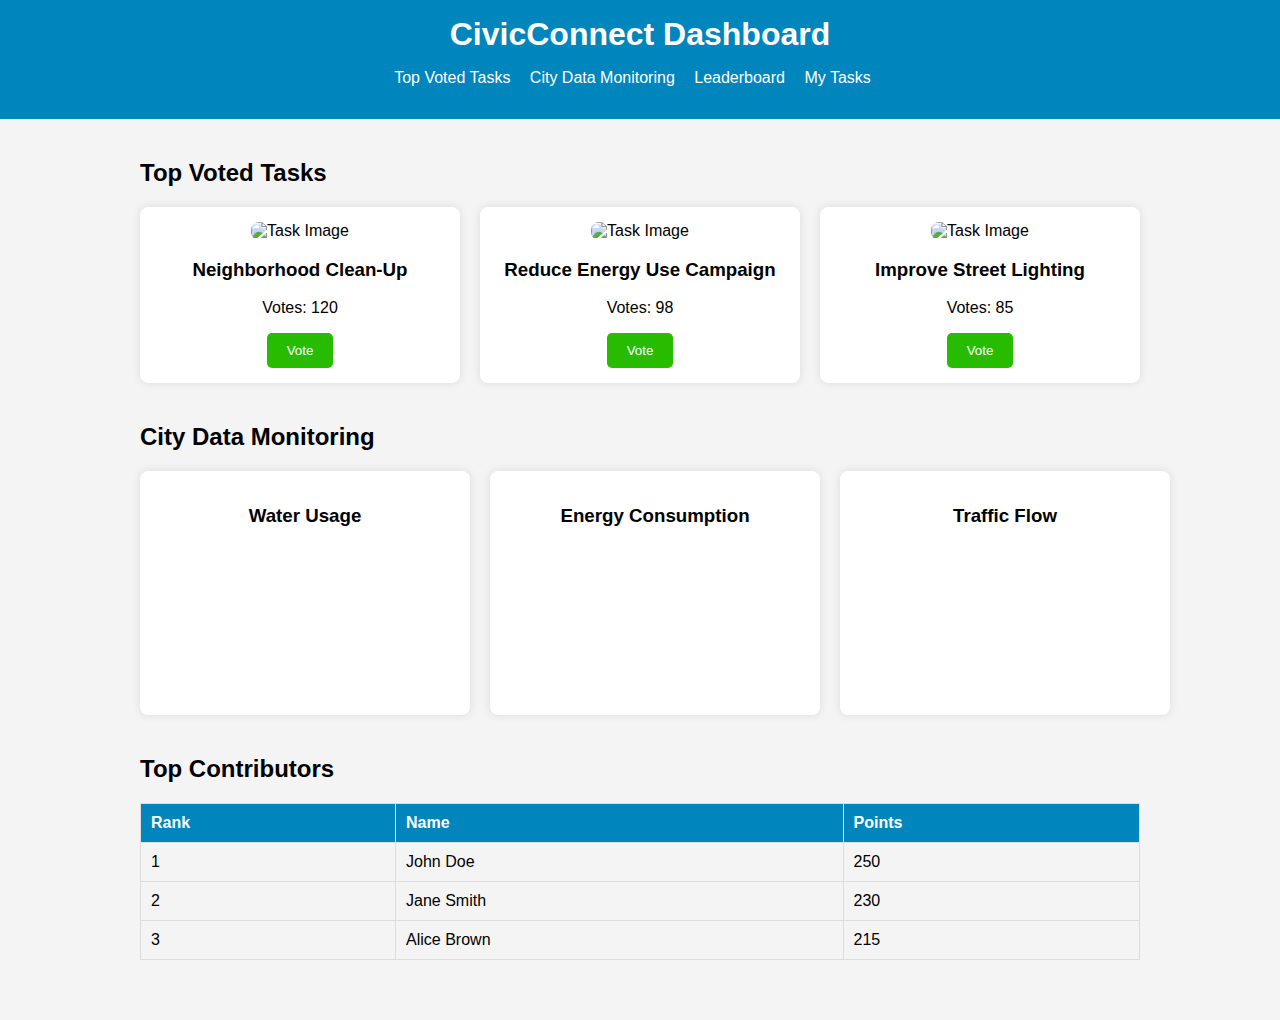
==== page4-5/index.html @ 1e915c36 "adding page 4 and 5" ====
<!DOCTYPE html>
<html lang="en">
<head>
    <meta charset="UTF-8">
    <meta name="viewport" content="width=device-width, initial-scale=1.0">
    <title>CivicConnect - Smart City Dashboard</title>
    <link rel="stylesheet" href="css/styles.css">
</head>
<body>
    <header>
        <h1>CivicConnect Dashboard</h1>
        <nav>
            <ul>
                <li><a href="#tasks">Top Voted Tasks</a></li>
                <li><a href="#city-data">City Data Monitoring</a></li>
                <li><a href="#leaderboard">Leaderboard</a></li>
                <li><a href="my-tasks.html">My Tasks</a></li>
            </ul>
        </nav>
    </header>

    <main>
        <!-- Top Voted Tasks Section -->
        <section id="tasks">
            <h2>Top Voted Tasks</h2>
            <div id="task-list" class="grid-container">
                <!-- Task cards with mock images and vote buttons -->
            </div>
        </section>

        <!-- City Data Monitoring Section -->
        <section id="city-data">
            <h2>City Data Monitoring</h2>
            <div id="data-charts" class="grid-container">
                <div class="chart-card">
                    <h3>Water Usage</h3>
                    <canvas id="waterChart"></canvas>
                </div>
                <div class="chart-card">
                    <h3>Energy Consumption</h3>
                    <canvas id="energyChart"></canvas>
                </div>
                <div class="chart-card">
                    <h3>Traffic Flow</h3>
                    <canvas id="trafficChart"></canvas>
                </div>
            </div>
        </section>


 <!--Mockup Map Data Section -->
    <!-- <section id="map-data">
        <h2>City Map Monitoring</h2>
        <div class="map-container">
            <img src="images/mock-map.png" alt="City Map" class="mock-map">
        </div>
    </section> -->


        <!-- Leaderboard Section -->
        <section id="leaderboard">
            <h2>Top Contributors</h2>
            <table>
                <thead>
                    <tr>
                        <th>Rank</th>
                        <th>Name</th>
                        <th>Points</th>
                    </tr>
                </thead>
                <tbody id="leaderboard-body">
                    <!-- Leaderboard entries will be dynamically generated here -->
                </tbody>
            </table>
        </section>

        <!-- Popup Modal for Voting Feedback -->
        <div id="popupModal" class="modal">
            <div class="modal-content">
                <span class="close-btn">&times;</span>
                <h3>Thank you for voting!</h3>
                <p>Your vote has been counted towards this task.</p>
            </div>
        </div>
    </main>

    <script src="js/app.js"></script>
</body>
</html>
---- page4-5/css/styles.css ----
body {
    font-family: Arial, sans-serif;
    margin: 0;
    padding: 0;
    background-color: #f4f4f4;
}

header {
    background-color: #0086BC;
    color: white;
    padding: 1em 0;
    text-align: center;
}

header h1 {
    margin: 0;
}

nav ul {
    list-style: none;
    padding: 0;
}

nav ul li {
    display: inline;
    margin-right: 15px;
}

nav ul li a {
    color: white;
    text-decoration: none;
}

main {
    padding: 20px;
    margin: 0 auto;
    max-width: 1000px;
}

section {
    margin-bottom: 40px;
}

.grid-container {
    display: grid;
    grid-template-columns: repeat(3, 1fr);
    gap: 20px;
}

.task-card, .chart-card {
    background-color: white;
    padding: 15px;
    border-radius: 8px;
    box-shadow: 0 0 10px rgba(0, 0, 0, 0.1);
    text-align: center;
}

.task-card img {
    width: 100%;
    height: 150px;
    object-fit: cover;
    border-radius: 8px;
}

button.vote-btn {
    background-color: #28BC00;
    color: white;
    border: none;
    padding: 10px 20px;
    border-radius: 5px;
    cursor: pointer;
}

button.vote-btn:hover {
    background-color: #28BC00;
}

.modal {
    display: none;
    position: fixed;
    top: 50%;
    left: 50%;
    transform: translate(-50%, -50%);
    width: 300px;
    background-color: white;
    box-shadow: 0 0 10px rgba(0, 0, 0, 0.3);
    border-radius: 8px;
    padding: 20px;
    z-index: 1000;
}

.modal-content {
    text-align: center;
}

.close-btn {
    float: right;
    cursor: pointer;
}

table {
    width: 100%;
    border-collapse: collapse;
}

table, th, td {
    border: 1px solid #ddd;
}

th, td {
    padding: 10px;
    text-align: left;
}

thead {
    background-color: #0086BC;
    color: white;
}

/* Map Container Styling */
.map-container {
    text-align: center;
    margin-bottom: 40px;
}

.mock-map {
    width: 100%;
    height: 300px;
    object-fit: cover;
    border-radius: 8px;
    box-shadow: 0 0 10px rgba(0, 0, 0, 0.1);
}

/* Centering and styling the task list */
.task-list {
    list-style-type: none; /* Removes the bullets */
    margin: 0 auto;
    padding: 0;
    max-width: 600px;
    text-align: left;
}

.task-list li {
    background-color: white;
    margin-bottom: 10px;
    padding: 15px;
    border-radius: 8px;
    box-shadow: 0 0 10px rgba(0, 0, 0, 0.1);
    font-size: 18px;
}

.task-list li h3 {
    margin: 0 0 5px 0;
    font-size: 20px;
}

.task-list li p {
    margin: 0;
    color: #555;
}
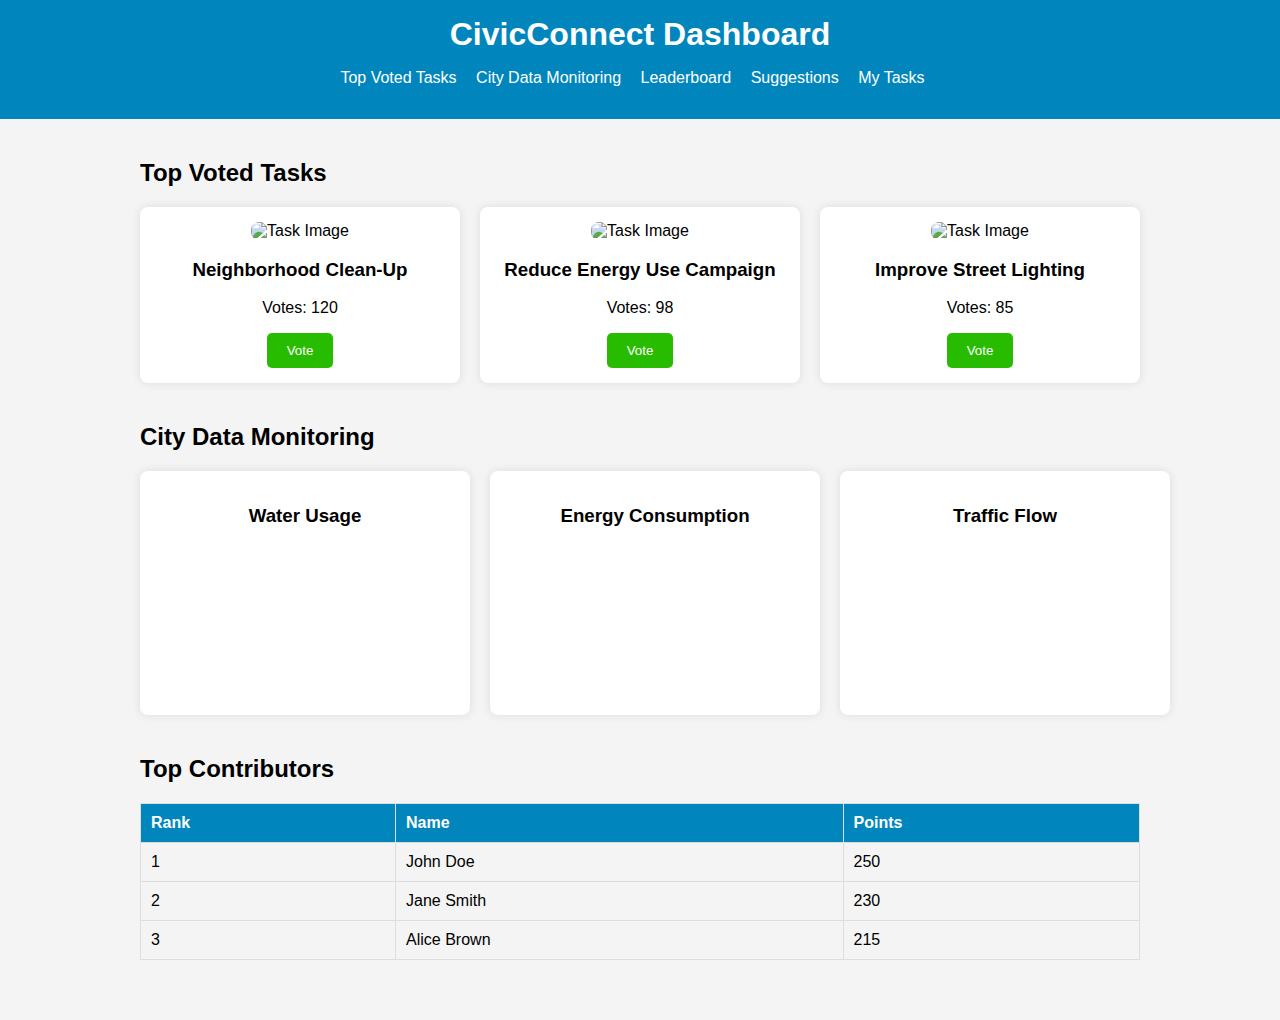
==== commit 4eafa96b: "added task functionality + added suggestions heading placeholder" ====
--- a/page4-5/index.html
+++ b/page4-5/index.html
@@ -14,6 +14,7 @@
                 <li><a href="#tasks">Top Voted Tasks</a></li>
                 <li><a href="#city-data">City Data Monitoring</a></li>
                 <li><a href="#leaderboard">Leaderboard</a></li>
+                <li><a href="suggestions.html">Suggestions</a></li>
                 <li><a href="my-tasks.html">My Tasks</a></li>
             </ul>
         </nav>
--- a/page4-5/css/styles.css
+++ b/page4-5/css/styles.css
@@ -131,9 +131,9 @@
     box-shadow: 0 0 10px rgba(0, 0, 0, 0.1);
 }
 
-/* Centering and styling the task list */
+/* Task List */
 .task-list {
-    list-style-type: none; /* Removes the bullets */
+    list-style-type: none;
     margin: 0 auto;
     padding: 0;
     max-width: 600px;
@@ -147,6 +147,12 @@
     border-radius: 8px;
     box-shadow: 0 0 10px rgba(0, 0, 0, 0.1);
     font-size: 18px;
+    cursor: pointer;
+    transition: background-color 0.3s ease;
+}
+
+.task-list li:hover {
+    background-color: #f0f8ff; /* Slight highlight on hover */
 }
 
 .task-list li h3 {
@@ -157,4 +163,30 @@
 .task-list li p {
     margin: 0;
     color: #555;
+}
+
+/* Task Details */
+.task-details {
+    display: none; /* Hidden by default */
+    margin-top: 15px;
+    background-color: #f4f4f4;
+    padding: 10px;
+    border-radius: 8px;
+    box-shadow: 0 0 8px rgba(0, 0, 0, 0.1);
+}
+
+.task-details p {
+    margin: 10px 0;
+}
+
+.task-details p:first-of-type {
+    margin-bottom: 20px; /* Adds space between the description and video */
+}
+
+/* YouTube iframe styling */
+.task-details iframe {
+    width: 100%;
+    height: 315px;
+    border-radius: 8px;
+    margin-bottom: 10px;
 }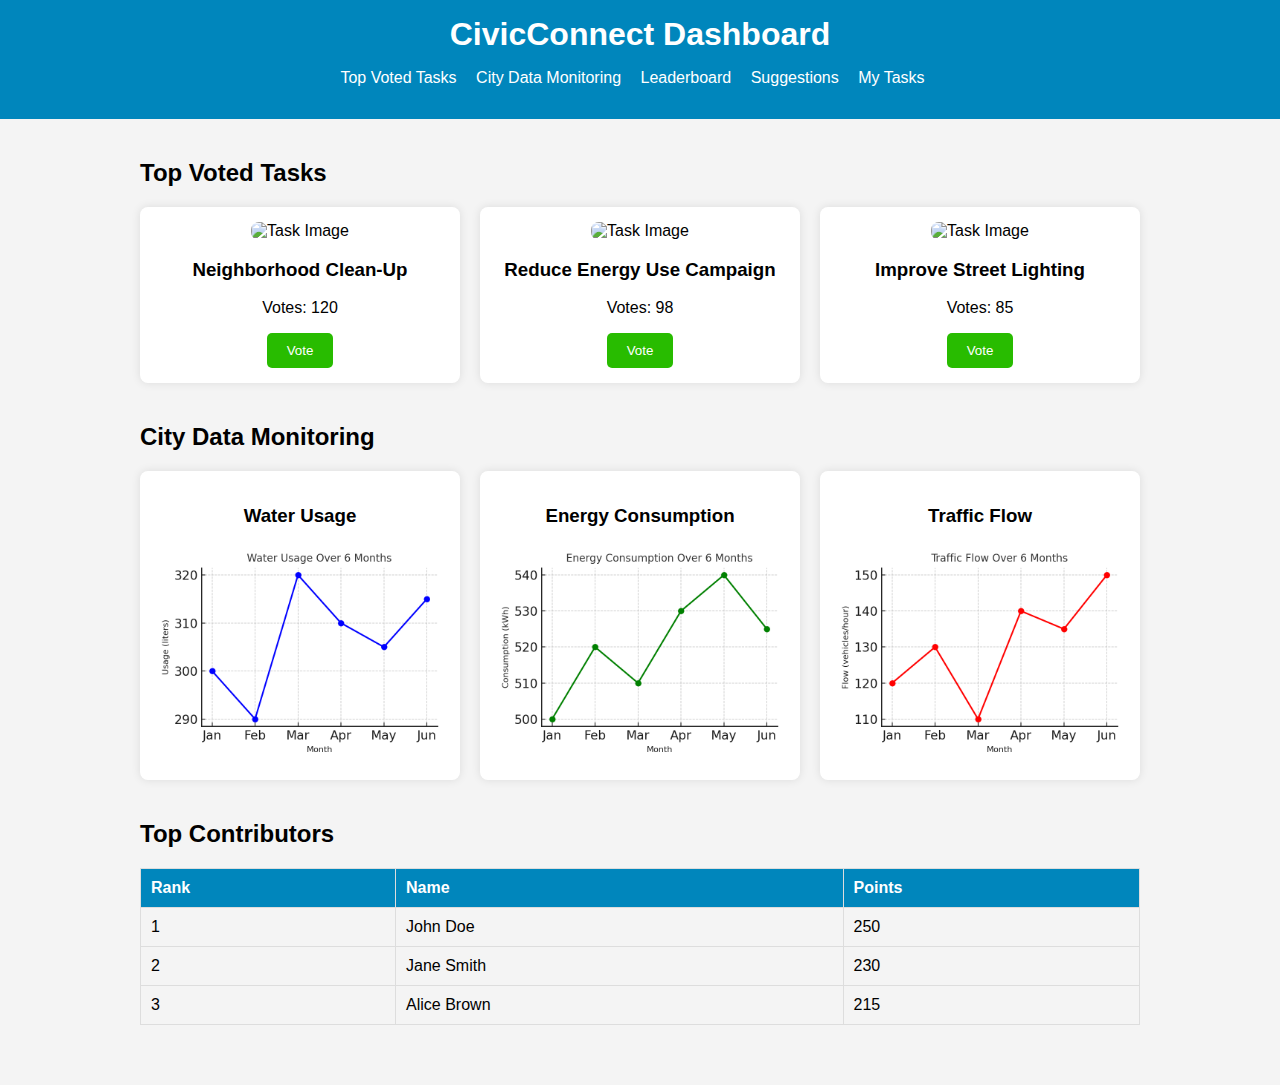
==== commit c07b2b79: "Added some basic charts for mockup" ====
--- a/page4-5/index.html
+++ b/page4-5/index.html
@@ -29,25 +29,24 @@
             </div>
         </section>
 
-        <!-- City Data Monitoring Section -->
-        <section id="city-data">
-            <h2>City Data Monitoring</h2>
-            <div id="data-charts" class="grid-container">
-                <div class="chart-card">
-                    <h3>Water Usage</h3>
-                    <canvas id="waterChart"></canvas>
-                </div>
-                <div class="chart-card">
-                    <h3>Energy Consumption</h3>
-                    <canvas id="energyChart"></canvas>
-                </div>
-                <div class="chart-card">
-                    <h3>Traffic Flow</h3>
-                    <canvas id="trafficChart"></canvas>
-                </div>
-            </div>
-        </section>
-
+ <!-- City Data Monitoring Section -->
+<section id="city-data">
+    <h2>City Data Monitoring</h2>
+    <div id="data-charts" class="grid-container">
+        <div class="chart-card">
+            <h3>Water Usage</h3>
+            <img src="images/water-usage-small.png" alt="Water Usage Chart" style="width: 100%;">
+        </div>
+        <div class="chart-card">
+            <h3>Energy Consumption</h3>
+            <img src="images/energy-consumption-small.png" alt="Energy Consumption Chart" style="width: 100%;">
+        </div>
+        <div class="chart-card">
+            <h3>Traffic Flow</h3>
+            <img src="images/traffic-flow-small.png" alt="Traffic Flow Chart" style="width: 100%;">
+        </div>
+    </div>
+</section>
 
  <!--Mockup Map Data Section -->
     <!-- <section id="map-data">
--- a/page4-5/css/styles.css
+++ b/page4-5/css/styles.css
@@ -189,4 +189,11 @@
     height: 315px;
     border-radius: 8px;
     margin-bottom: 10px;
-}+}
+
+button.vote-btn:disabled,
+button.vote-btn[style*="background-color: #ccc;"] {
+    background-color: #ccc; /* Grey out the button */
+    color: #666;
+    cursor: pointer; /* Still clickable */
+}
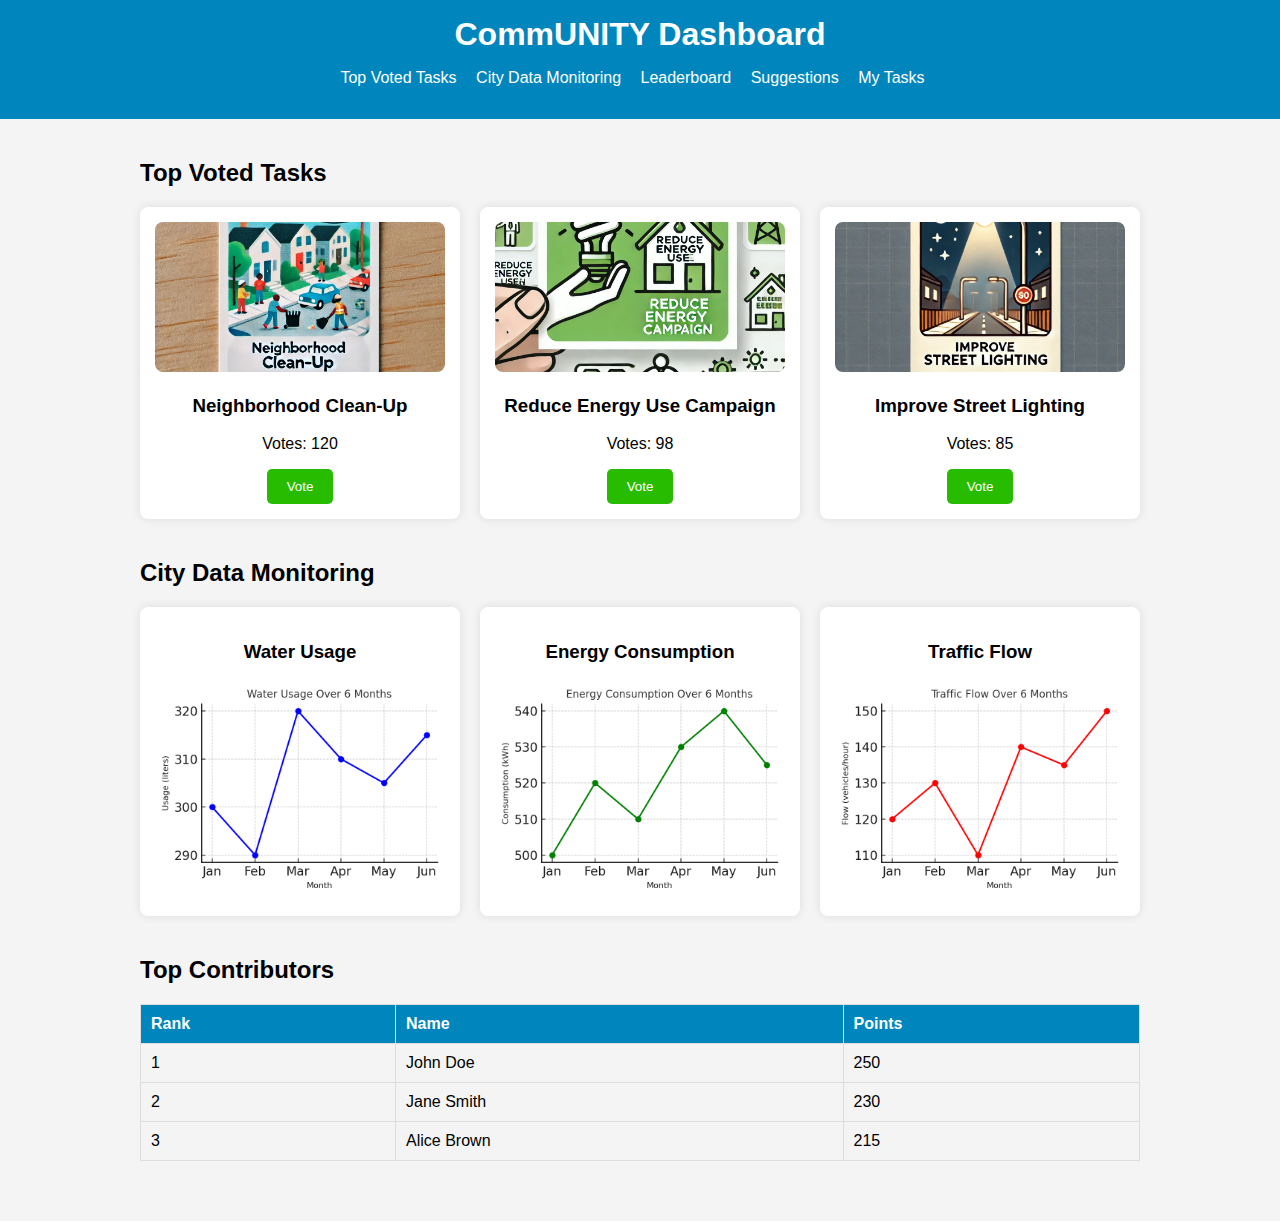
==== commit d21a1820: "Changed title name" ====
--- a/page4-5/index.html
+++ b/page4-5/index.html
@@ -8,7 +8,7 @@
 </head>
 <body>
     <header>
-        <h1>CivicConnect Dashboard</h1>
+        <h1>CommUNITY Dashboard</h1>
         <nav>
             <ul>
                 <li><a href="#tasks">Top Voted Tasks</a></li>
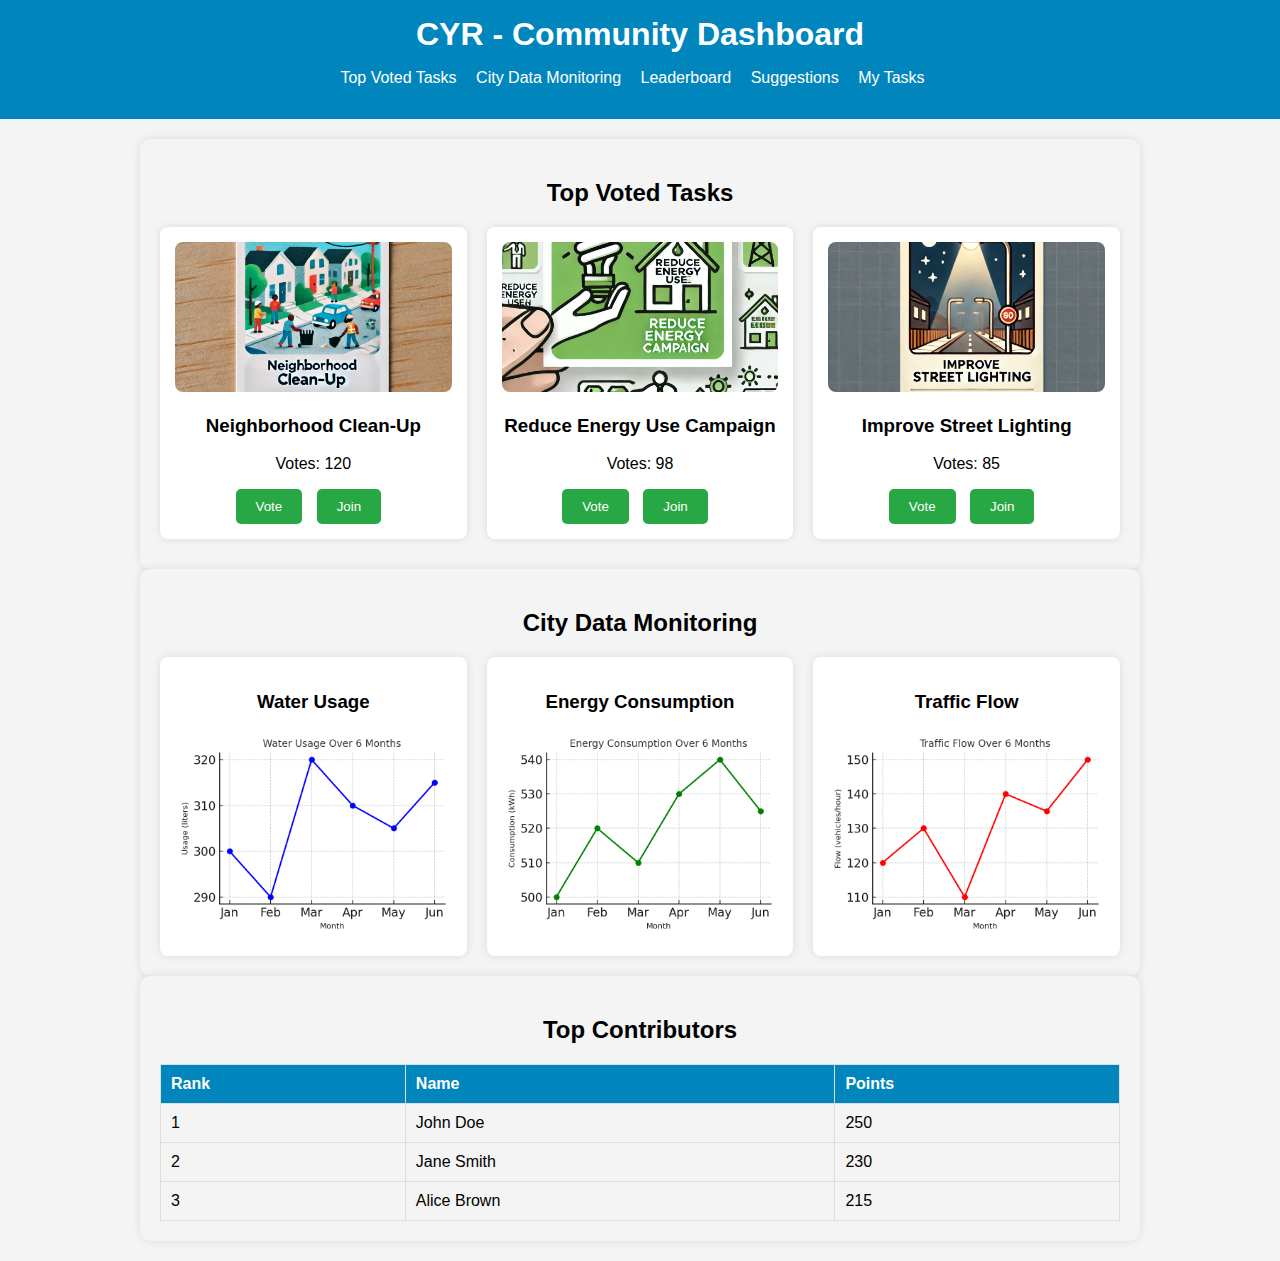
==== commit 07c00266: "added personal tasks to my task list" ====
--- a/page4-5/index.html
+++ b/page4-5/index.html
@@ -5,10 +5,10 @@
     <meta name="viewport" content="width=device-width, initial-scale=1.0">
     <title>CivicConnect - Smart City Dashboard</title>
     <link rel="stylesheet" href="css/styles.css">
-</head>
+</head> 
 <body>
     <header>
-        <h1>CommUNITY Dashboard</h1>
+        <h1>CYR - Community Dashboard</h1>
         <nav>
             <ul>
                 <li><a href="#tasks">Top Voted Tasks</a></li>
--- a/page4-5/css/styles.css
+++ b/page4-5/css/styles.css
@@ -37,8 +37,24 @@
     max-width: 1000px;
 }
 
+/* Grid Layout for Tasks and Community Projects */
+.columns {
+    display: grid;
+    grid-template-columns: 1fr 1fr;
+    gap: 20px;
+    margin: 20px 0;
+}
+
 section {
-    margin-bottom: 40px;
+    background-color: #f4f4f4;
+    padding: 20px;
+    border-radius: 10px;
+    box-shadow: 0 0 10px rgba(0, 0, 0, 0.1);
+}
+
+section h2 {
+    text-align: center;
+    margin-bottom: 20px;
 }
 
 .grid-container {
@@ -134,10 +150,8 @@
 /* Task List */
 .task-list {
     list-style-type: none;
-    margin: 0 auto;
+    margin: 0;
     padding: 0;
-    max-width: 600px;
-    text-align: left;
 }
 
 .task-list li {
@@ -191,9 +205,69 @@
     margin-bottom: 10px;
 }
 
-button.vote-btn:disabled,
-button.vote-btn[style*="background-color: #ccc;"] {
-    background-color: #ccc; /* Grey out the button */
-    color: #666;
-    cursor: pointer; /* Still clickable */
-}
+/* Two-Column Layout */
+#tasks-container {
+    display: grid;
+    grid-template-columns: 1fr 1fr; /* Two equal columns */
+    gap: 20px; /* Space between the columns */
+    margin: 20px;
+}
+
+.task-column {
+    background-color: #f4f4f4;
+    padding: 20px;
+    border-radius: 10px;
+}
+
+.task-column h2 {
+    text-align: center;
+    margin-bottom: 20px;
+}
+
+/* Shared button styling for Vote and Join buttons */
+button.vote-btn, button.join-btn {
+    background-color: #28a745; /* Green background */
+    color: white;
+    border: none;
+    padding: 10px 20px;
+    border-radius: 5px;
+    cursor: pointer;
+    margin-right: 10px; /* Space between buttons */
+}
+
+button.vote-btn:hover, button.join-btn:hover {
+    background-color: #218838; /* Darker green on hover */
+}
+
+/* Disabled buttons (for voted and joined tasks) */
+button.vote-btn:disabled, button.join-btn:disabled {
+    background-color: #ccc; /* Greyed out when disabled */
+    cursor: not-allowed;
+}
+
+/* Styling for individual task cards */
+.task-card {
+    background-color: white;
+    padding: 15px;
+    border-radius: 8px;
+    margin-bottom: 10px;
+    box-shadow: 0 0 8px rgba(0, 0, 0, 0.1);
+}
+
+.task-card img {
+    width: 100%;
+    height: 150px;
+    object-fit: cover;
+    border-radius: 8px;
+}
+
+/* Media query for responsive layout */
+@media (max-width: 768px) {
+    .columns {
+        grid-template-columns: 1fr; /* Stacks columns vertically on smaller screens */
+    }
+
+    #tasks-container {
+        grid-template-columns: 1fr; /* Single column layout for smaller screens */
+    }
+}
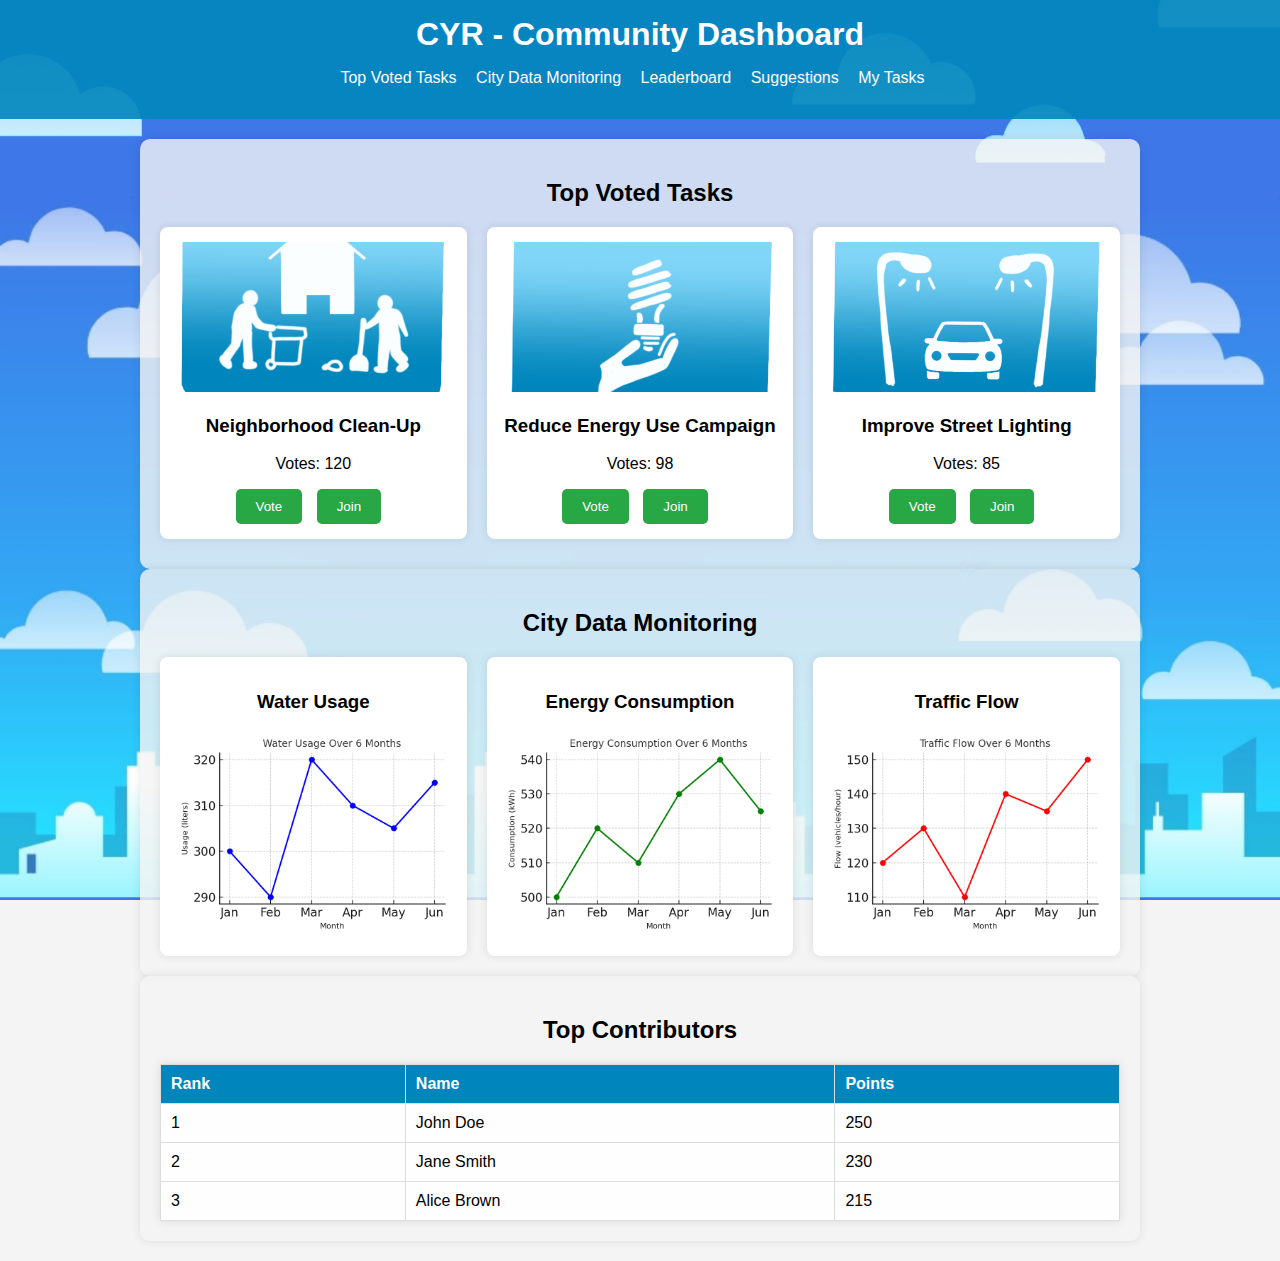
==== commit 2e95011b: "added our stylized background images and icons" ====
--- a/page4-5/index.html
+++ b/page4-5/index.html
@@ -3,10 +3,13 @@
 <head>
     <meta charset="UTF-8">
     <meta name="viewport" content="width=device-width, initial-scale=1.0">
-    <title>CivicConnect - Smart City Dashboard</title>
+    <title>CYR - Community Dashboard</title>
     <link rel="stylesheet" href="css/styles.css">
 </head> 
-<body>
+<body style="background-image: url('images/CYR_background.png'); 
+             background-size: cover; 
+             background-repeat: no-repeat; 
+             background-position: bottom center;">
     <header>
         <h1>CYR - Community Dashboard</h1>
         <nav>
--- a/page4-5/css/styles.css
+++ b/page4-5/css/styles.css
@@ -2,11 +2,16 @@
     font-family: Arial, sans-serif;
     margin: 0;
     padding: 0;
+    background-image: url('images/CYR_background.png'); /* Replace with the correct path to your image */
+    background-size: cover; /* Makes the image stretch to cover the entire page */
+    background-repeat: no-repeat; /* Ensures the image doesn't repeat */
+    background-position: center center; /* Centers the image on the page */
+    background-attachment: fixed; /* Keeps the background fixed while scrolling */
     background-color: #f4f4f4;
 }
 
 header {
-    background-color: #0086BC;
+    background-color: rgba(0, 134, 188, 0.9); /* Make the header semi-transparent */
     color: white;
     padding: 1em 0;
     text-align: center;
@@ -46,7 +51,7 @@
 }
 
 section {
-    background-color: #f4f4f4;
+    background-color: rgba(244, 244, 244, 0.8);
     padding: 20px;
     border-radius: 10px;
     box-shadow: 0 0 10px rgba(0, 0, 0, 0.1);
@@ -271,3 +276,23 @@
         grid-template-columns: 1fr; /* Single column layout for smaller screens */
     }
 }
+
+/* Leaderboard Table Styles */
+section#leaderboard table {
+    background-color: rgba(255, 255, 255, 0.9); /* White background with slight transparency */
+    border-collapse: collapse;
+    width: 100%;
+    box-shadow: 0 0 10px rgba(0, 0, 0, 0.1); /* Optional shadow for better visibility */
+}
+
+section#leaderboard th, section#leaderboard td {
+    padding: 10px;
+    text-align: left;
+    border: 1px solid #ddd;
+}
+
+section#leaderboard thead {
+    background-color: #0086BC; /* Solid background for the table header */
+    color: white;
+}
+
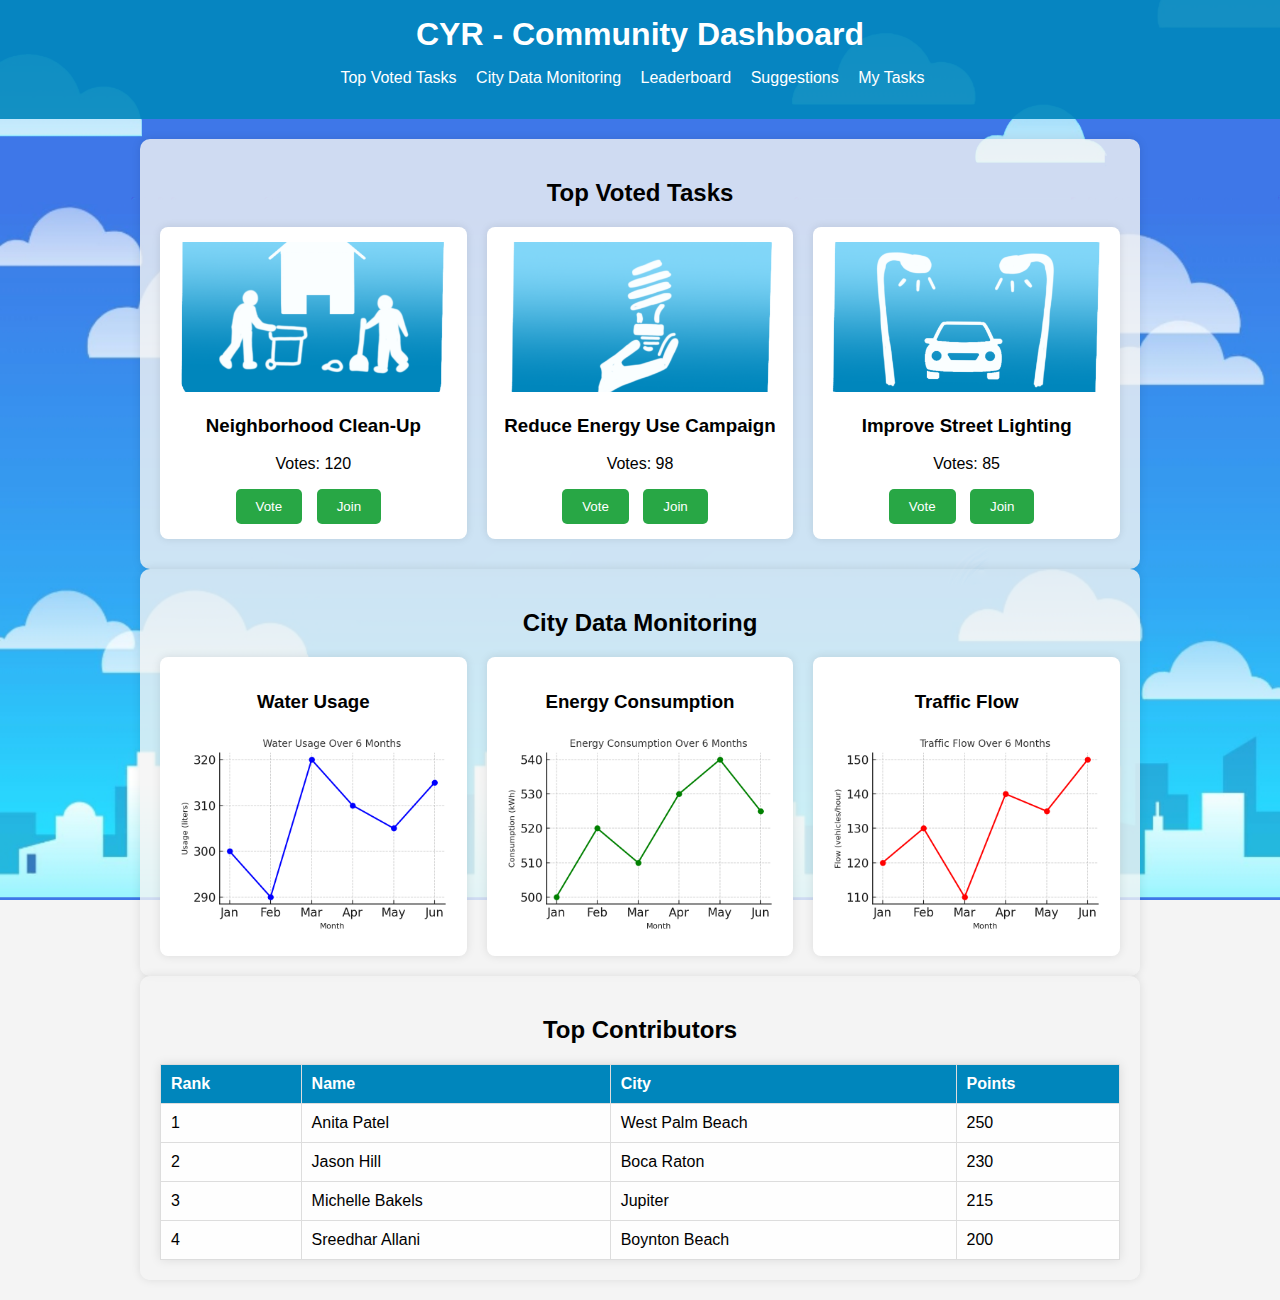
==== commit 2fc8863c: "Added City to the leaderboard" ====
--- a/page4-5/index.html
+++ b/page4-5/index.html
@@ -68,6 +68,7 @@
                     <tr>
                         <th>Rank</th>
                         <th>Name</th>
+                        <th>City</th>
                         <th>Points</th>
                     </tr>
                 </thead>
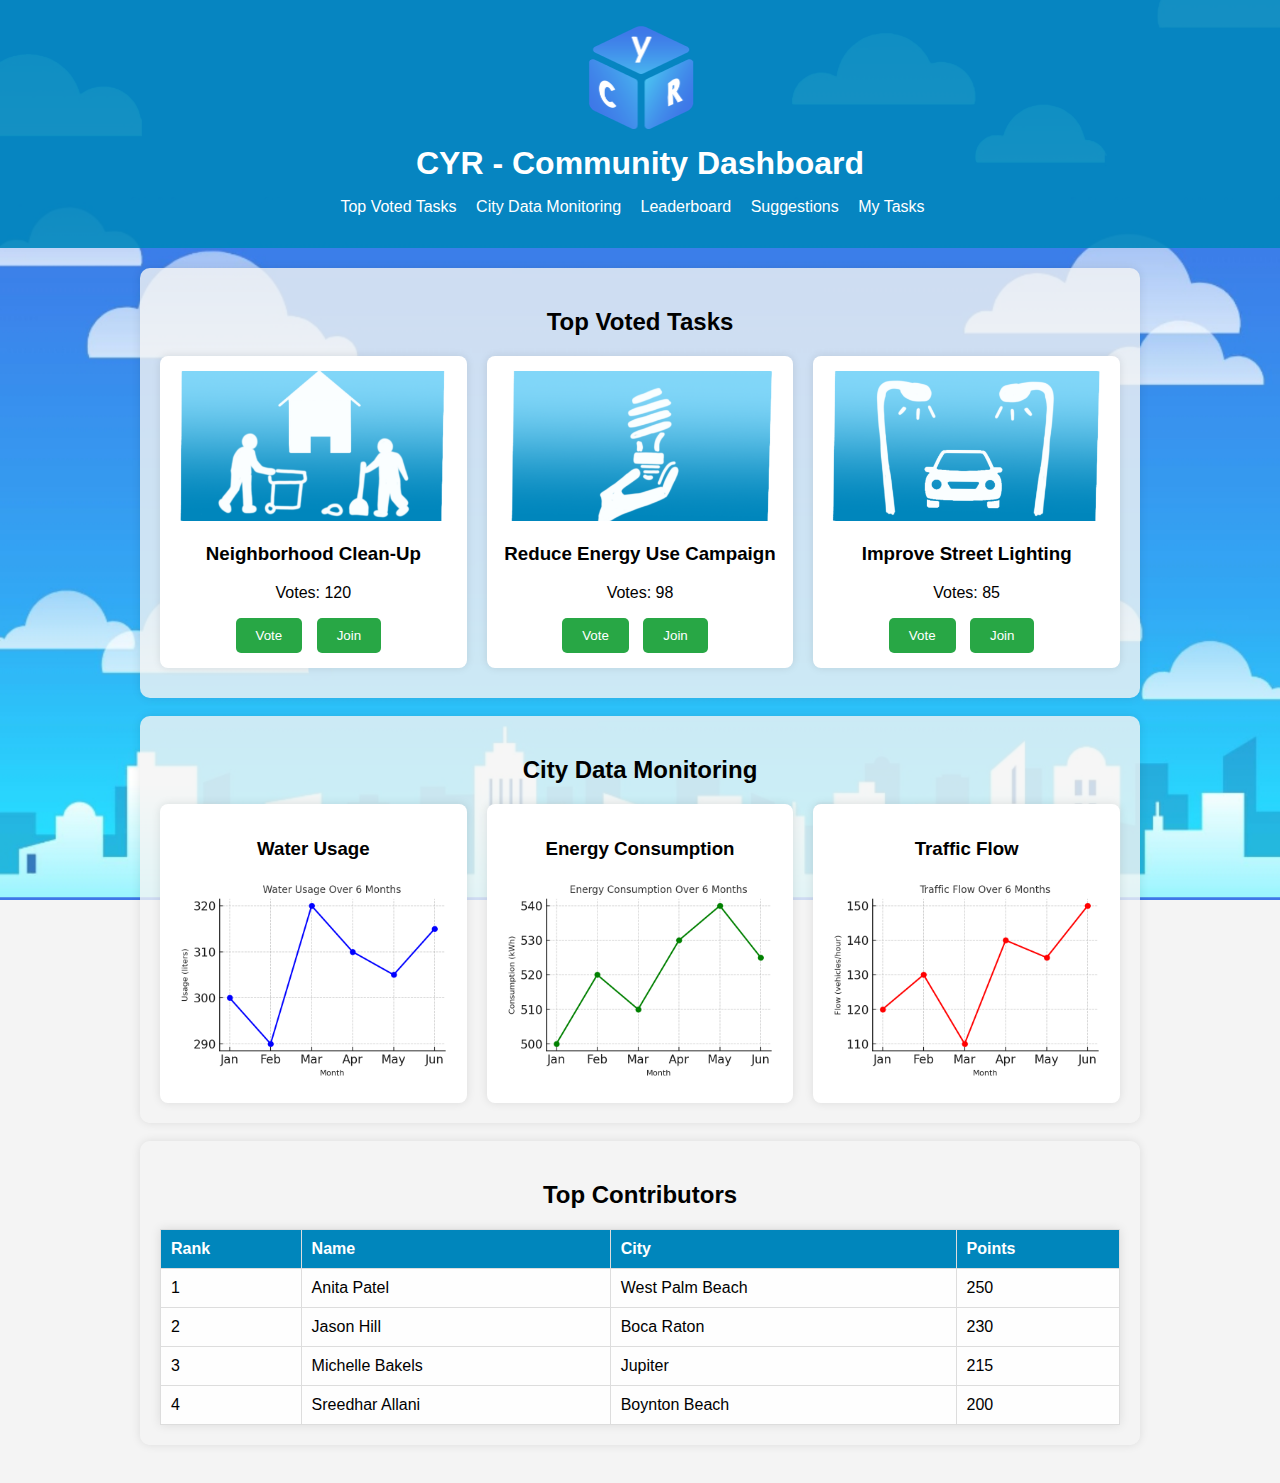
==== commit 6f7a9b4e: "cleaned up and added logos" ====
--- a/page4-5/index.html
+++ b/page4-5/index.html
@@ -11,6 +11,9 @@
              background-repeat: no-repeat; 
              background-position: bottom center;">
     <header>
+        <div class="logo"></div>
+            <img src="images/CYR_logo1.png" height="10%" width="10%">
+        </div>
         <h1>CYR - Community Dashboard</h1>
         <nav>
             <ul>
@@ -31,6 +34,7 @@
                 <!-- Task cards with mock images and vote buttons -->
             </div>
         </section>
+        <br>
 
  <!-- City Data Monitoring Section -->
 <section id="city-data">
@@ -50,6 +54,8 @@
         </div>
     </div>
 </section>
+
+<br>
 
  <!--Mockup Map Data Section -->
     <!-- <section id="map-data">
@@ -77,6 +83,7 @@
                 </tbody>
             </table>
         </section>
+<br>
 
         <!-- Popup Modal for Voting Feedback -->
         <div id="popupModal" class="modal">
--- a/page4-5/css/styles.css
+++ b/page4-5/css/styles.css
@@ -296,3 +296,36 @@
     color: white;
 }
 
+/* Style for form inputs */
+input[type="email"], input[type="password"] {
+    width: 100%;
+    padding: 10px;
+    margin: 10px 0;
+    border: 1px solid #ccc;
+    border-radius: 5px;
+    box-sizing: border-box;
+}
+
+/* Style for the sign-in button */
+button#signInButton {
+    width: 100%;
+    padding: 10px;
+    background-color: #0086BC;
+    color: white;
+    border: none;
+    border-radius: 5px;
+    cursor: pointer;
+}
+
+button#signInButton:hover {
+    background-color: #0073a1; /* Darker hover effect */
+}
+
+/* Hidden loading spinner (you can style it as needed) */
+.spinner.hidden {
+    display: none;
+}
+
+.center {
+    text-align: center;
+}